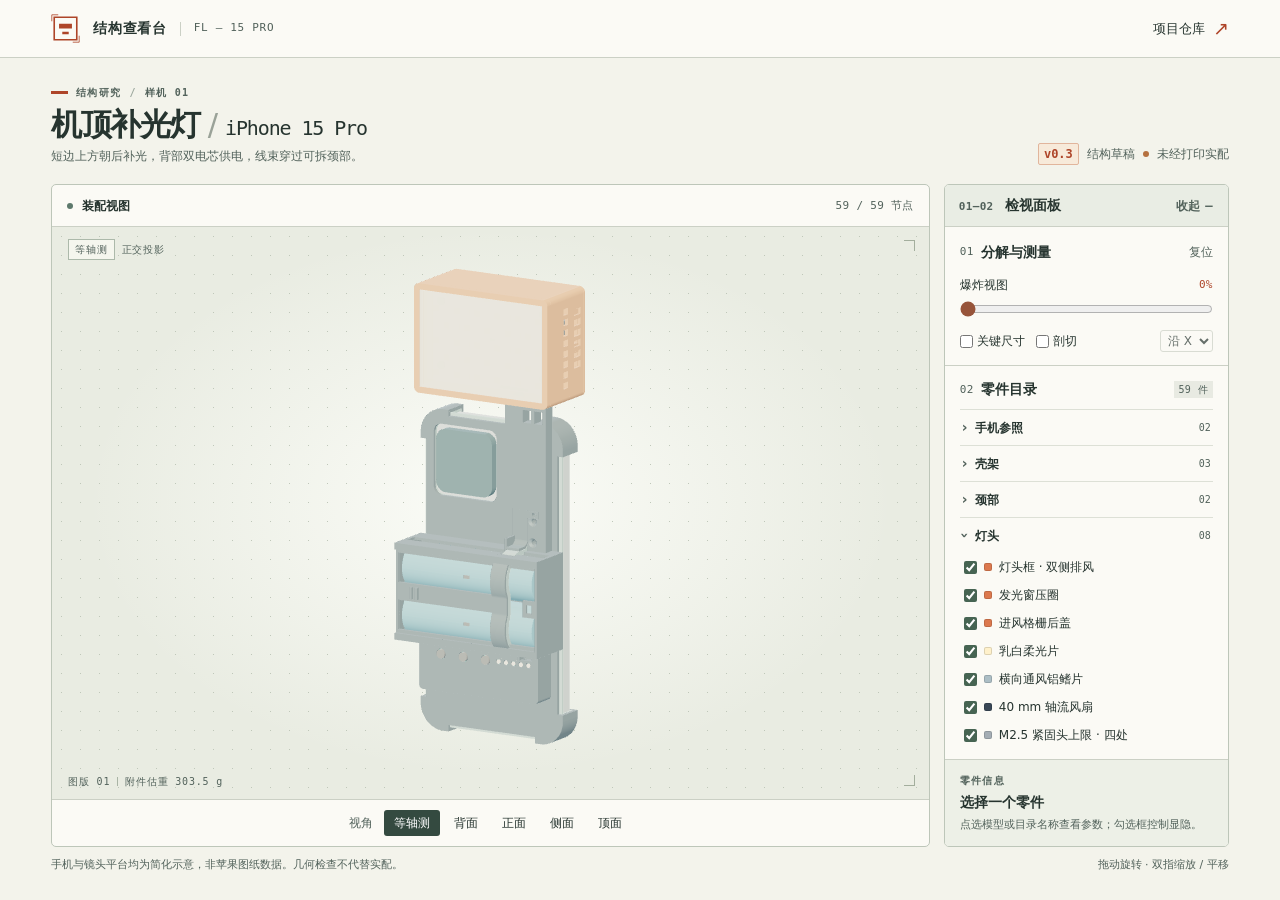
==== web/index.html @ 126a67e4 "结构数模 v0.3、三维查看页与 PCB 设计输入（三块板 DXF） 给 PCB 画图工程师的结构输入，以及整机三维数模：  - docs/PCB设计输入.md：入口文档，含三块板概况、接口 1 脚坐" ====
<!doctype html>
<html lang="zh-CN">
<head>
<meta charset="utf-8"><meta name="viewport" content="width=device-width,initial-scale=1">
<meta name="theme-color" content="#f5f4ee"><title>机顶补光灯 · 结构查看台</title>
<link rel="icon" href="data:,"><link rel="stylesheet" href="./style.css">
<script type="importmap">{"imports":{"three":"./vendor/three.module.js"}}</script>
</head>
<body>
<header class="mast">
  <div class="identity"><svg class="mark" viewBox="0 0 36 36" aria-hidden="true"><path d="M4 4h28v28H4z" fill="none" stroke="currentColor" stroke-width="2"/><path d="M10 12h16v6H10zM14 22h8v3h-8z" fill="currentColor"/><path d="M1 9V1h8m18 34h8v-8" fill="none" stroke="currentColor"/></svg><span>结构查看台</span><i></i><span class="project-id">FL — 15 PRO</span></div>
  <a href="https://github.com/jodancain/fill-light-15pro" target="_blank" rel="noopener noreferrer" class="repo">项目仓库 <span aria-hidden="true">↗</span></a>
</header>
<main>
  <section class="intro">
    <div><div class="eyebrow"><i></i> 结构研究 <b>/</b> 样机 01</div><h1>机顶补光灯<span> / </span><small>iPhone 15 Pro</small></h1><p>短边上方朝后补光，背部双电芯供电，线束穿过可拆颈部。</p></div>
    <div class="revision"><span>v0.3</span> 结构草稿 <i></i> 未经打印实配</div>
  </section>
  <div class="workbench">
    <section class="viewport" aria-label="三维装配视图">
      <div class="viewbar"><div><span class="live-dot"></span><strong>装配视图</strong></div><span class="mono" id="vis-count">— / —</span></div>
      <div id="stage">
        <canvas id="canvas" tabindex="0" aria-label="三维模型：拖动旋转，滚轮或双指缩放，右键或双指平移"></canvas>
        <svg id="annotations" aria-hidden="true"></svg>
        <div class="stage-legend"><span id="view-title">等轴测</span><span id="projection">正交投影</span></div>
        <div class="registration reg-a"></div><div class="registration reg-b"></div>
        <div id="status" role="status">正在载入结构模型…</div>
        <div class="plate"><span>图版 01</span><i></i><span id="weight">装配研究</span></div>
        <div id="picked" hidden></div>
      </div>
      <nav id="views" aria-label="预设视角"><span class="tool-label">视角</span>
        <button data-view="iso" aria-pressed="true">等轴测</button><button data-view="back">背面</button><button data-view="front">正面</button><button data-view="side">侧面</button><button data-view="top">顶面</button>
      </nav>
    </section>
    <aside class="panel" id="panel">
      <button class="panel-head" id="panel-toggle" aria-controls="panel-body" aria-expanded="true"><span><span class="sect-no">01—02</span> 检视面板</span><span class="fold">收起 −</span></button>
      <div id="panel-body">
        <section class="tools"><div class="section-title"><span class="sect-no">01</span><h2>分解与测量</h2><button id="reset">复位</button></div>
          <label class="range-label" for="explode">爆炸视图 <output id="explode-val" for="explode">0%</output></label>
          <input id="explode" type="range" min="0" max="100" step="1" value="0">
          <div class="switches"><label><input id="dims" type="checkbox"> 关键尺寸</label><label><input id="clip" type="checkbox"> 剖切</label>
          <select aria-label="剖切轴" id="axis" disabled><option value="x">沿 X</option><option value="y">沿 Y</option></select></div>
          <div id="slice" hidden><label class="range-label" for="cut-pos">剖切位置 <output id="cut-val">— mm</output></label><input id="cut-pos" type="range" step=".1"></div>
        </section>
        <section class="inventory"><div class="section-title"><span class="sect-no">02</span><h2>零件目录</h2><span id="part-count" class="count">—</span></div>
          <div id="groups"></div>
        </section>
        <section id="detail" aria-live="polite"><div class="eyebrow">零件信息</div><strong>选择一个零件</strong><p>点选模型或目录名称查看参数；勾选框控制显隐。</p></section>
      </div>
    </aside>
  </div>
  <footer><span>手机与镜头平台均为简化示意，非苹果图纸数据。几何检查不代替实配。</span><span>拖动旋转 · 双指缩放 / 平移</span></footer>
</main>
<script type="module" src="./app.js"></script>
</body></html>
---- web/style.css ----
:root{color-scheme:light;--ink:#26342f;--sub:#52625b;--line:#cbd0c5;--accent:#ae4529;--paper:#fbfaf5;--mono:ui-monospace,SFMono-Regular,Consolas,monospace}*{box-sizing:border-box}body{margin:0;background:#f3f3eb;color:var(--ink);font:14px/1.5 system-ui,-apple-system,"PingFang SC","Microsoft YaHei",sans-serif}button,select,input{font:inherit}button,select{color:inherit;cursor:pointer}button{border:0;background:none}button:focus-visible,summary:focus-visible,a:focus-visible,input:focus-visible,select:focus-visible,canvas:focus-visible{outline:2px solid var(--accent);outline-offset:2px}button:disabled{opacity:.5;cursor:default}.mast{height:58px;padding:0 clamp(16px,4vw,72px);border-bottom:1px solid var(--line);display:flex;align-items:center;justify-content:space-between;background:var(--paper)}.identity,.repo,.eyebrow,.revision,.panel-head,.section-title,.stage-legend,.viewbar,.range-label,footer,.plate,.viewbar>div{display:flex;align-items:center}.identity{gap:13px;font-weight:650;letter-spacing:.05em}.identity i,.plate i{width:1px;height:14px;background:var(--line)}.mark{width:29px;color:var(--accent)}.project-id,.mono,.sect-no,.count,output,.plate,.stage-legend,.eyebrow,.revision span{font-family:var(--mono)}.project-id{font-size:11px;color:var(--sub);font-weight:500}.repo{text-decoration:none;color:var(--ink);gap:8px;font-size:13px}.repo span{color:var(--accent);font-size:19px}.repo:hover,.panel-head:hover .fold,#reset:hover{color:var(--accent)}
main{max-width:1610px;margin:auto;padding:0 clamp(16px,4vw,72px) 16px}.intro{display:flex;justify-content:space-between;align-items:flex-end;gap:16px;padding:clamp(17px,3vh,37px) 0 19px}.eyebrow{color:var(--sub);font-size:10px;letter-spacing:.13em;font-weight:620;gap:8px}.eyebrow i{display:inline-block;width:17px;height:3px;background:var(--accent)}.eyebrow b{color:#9ba79d}.intro h1{margin:5px 0 2px;font-size:clamp(25px,2.4vw,38px);line-height:1.25;letter-spacing:-.045em;font-weight:680}.intro h1 span{font-weight:300;color:#9aa298}.intro small{font:450 .65em var(--mono);letter-spacing:-.055em}.intro p,footer{color:var(--sub);font-size:12px}.intro p{margin:4px 0 0}.revision{font-size:12px;gap:8px;white-space:nowrap;color:var(--sub)}.revision span{font-weight:bold;color:var(--accent);border:1px solid #e1b59c;border-radius:2px;background:#f7eada;padding:1px 5px}.revision i,.live-dot{width:6px;height:6px;border-radius:50%;background:#b57140}
.workbench{display:grid;grid-template-columns:minmax(0,1fr) minmax(285px,22vw);gap:14px;align-items:start}.viewport,.panel{min-width:0;background:var(--paper);border:1px solid #bdc6b9;border-radius:5px;overflow:hidden}.viewport{display:grid;grid-template-rows:42px minmax(0,1fr) auto;height:clamp(480px,calc(100dvh - 237px),940px)}.viewbar{padding:0 15px;justify-content:space-between;border-bottom:1px solid var(--line)}.viewbar>div{gap:9px}.viewbar strong,.range-label,.tool-label{font-size:12px}.live-dot{background:#5d796c}.mono,.sect-no,.count,output{font-size:11px;letter-spacing:.03em}.mono,.sect-no,.count{color:var(--sub)}
#stage{position:relative;min-height:0;isolation:isolate;background-color:#e9ece2;background-image:radial-gradient(#bfc7b9 .8px,transparent .9px),radial-gradient(ellipse at 50% 48%,#fbfcf7,transparent 65%);background-size:19px 19px,100% 100%}#canvas,#annotations{position:absolute;inset:0;width:100%;height:100%;display:block}#canvas{touch-action:none;cursor:grab}#canvas:active{cursor:grabbing}#annotations,.registration,.stage-legend,.plate{pointer-events:none}#annotations{overflow:hidden}.stage-legend,.plate{position:absolute;gap:7px;z-index:2;color:var(--sub);font-size:10px;letter-spacing:.08em}.stage-legend{left:16px;top:12px}.stage-legend span:first-child{padding:2px 6px;border:1px solid #acb9aa;background:#f5f6ee}.plate{bottom:10px;left:16px}.plate i{height:9px;background:#a9b4a5}.registration{position:absolute;width:11px;height:11px;border:solid #a3ae9d}.reg-a{top:13px;right:14px;border-width:1px 1px 0 0}.reg-b{bottom:13px;right:14px;border-width:0 1px 1px 0}#status{position:absolute;inset:auto 10% 43%;background:var(--paper);border:1px solid var(--line);padding:12px 16px;text-align:center;font-size:13px;border-radius:3px}#views{display:flex;gap:4px;align-items:center;justify-content:center;flex-wrap:wrap;padding:10px 5px;border-top:1px solid var(--line)}#views button,.switches select{border-radius:3px;padding:4px 10px;font-size:12px}.tool-label{color:var(--sub);margin-right:7px}#views button:hover{background:#e9ede4}#views button[aria-pressed=true]{color:#fff;background:#344a40}.panel-head{width:100%;height:42px;padding:0 14px;justify-content:space-between;background:#e9ede4;border-bottom:1px solid var(--line);text-align:left;font-weight:640}.panel-head .sect-no{margin-right:7px}.fold,#reset{font-size:12px;color:var(--sub)}#panel-body{display:flex;flex-direction:column;height:clamp(436px,calc(100dvh - 281px),896px)}[hidden],#panel-body[hidden]{display:none!important}.tools,.inventory,#detail{padding:13px 15px}.section-title{gap:7px}.section-title h2{font-size:14px;margin:0;font-weight:650}.section-title #reset,.count,.range-label output{margin-left:auto}#reset{padding:3px 0}.range-label{margin-top:12px}.range-label output{color:var(--accent)}input[type=range]{width:100%;margin:6px 0 2px;accent-color:#97543a;height:18px;cursor:pointer}.switches{display:flex;align-items:center;gap:11px;font-size:12px;margin-top:6px}.switches label{display:flex;align-items:center;gap:4px}.switches input,.vis{accent-color:#466452;margin:0}.switches select{margin-left:auto;border:1px solid var(--line);background:var(--paper);padding:2px 3px}.inventory{border-top:1px solid var(--line);flex:1;min-height:100px;display:flex;flex-direction:column;padding-bottom:6px}.count{font-size:10px;background:#e8eae2;padding:1px 5px}#groups{overflow:auto;overscroll-behavior:contain;margin-top:9px;scrollbar-width:thin}details{border-top:1px solid #dde0d6}summary{cursor:pointer;list-style:none;display:flex;align-items:center;gap:7px;padding:7px 2px;font-size:12px;font-weight:630}summary::-webkit-details-marker{display:none}summary:before{content:'›';color:var(--sub);font-size:14px}details[open]>summary:before{transform:rotate(90deg)}summary span{font:10px var(--mono);margin-left:auto;color:var(--sub)}.part{display:flex;align-items:center;gap:7px;padding:0 4px;border-radius:3px}.part.active{background:#f4e6d4}.part button{flex:1;text-align:left;font-size:12px;padding:5px 0;overflow-wrap:anywhere}.part button:hover{color:var(--accent)}.swatch{width:8px;height:8px;border-radius:2px;border:1px solid #0002}.vis{width:13px;height:13px;cursor:pointer}#detail{background:#edf0e7;border-top:1px solid var(--line)}#detail strong{display:block;font-size:14px;margin:4px 0}#detail p{margin:4px 0 0;font-size:11px;color:var(--sub)}#detail dl{display:grid;grid-template-columns:37px 1fr;margin:4px 0;font-size:11px;gap:2px 6px}#detail dt{color:var(--sub)}#detail dd{margin:0;font-family:var(--mono)}footer{align-items:flex-start;justify-content:space-between;gap:12px;margin-top:10px;font-size:11px}
@media(max-width:760px){main{padding:0 12px 15px}.mast{height:46px;padding:0 13px}.intro{align-items:flex-start;flex-direction:column;gap:6px;padding:14px 0 11px}.intro h1{margin:2px 0}.intro p{font-size:11px}.revision{font-size:10px}.workbench{grid-template-columns:minmax(0,1fr);gap:9px}.viewport{height:clamp(355px,58dvh,660px);grid-template-rows:34px minmax(0,1fr) auto}.viewbar{padding:0 10px}#views{padding:7px 2px;gap:2px}#views button{padding:4px 8px}.panel-head{height:39px}#panel-body{height:auto}.inventory{max-height:330px;min-height:140px}.stage-legend{left:11px;top:8px}.plate{left:11px;bottom:7px}footer{flex-direction:column;gap:3px}}@media(prefers-reduced-motion:reduce){*{scroll-behavior:auto}}

#picked{display:none}@media(max-width:760px){#picked:not([hidden]){display:block;position:absolute;bottom:25px;left:10px;right:10px;pointer-events:none;font-size:11px;line-height:1.45;color:#3a4339;background:#fbf9eef0;border-left:3px solid var(--accent);padding:5px 8px;overflow-wrap:anywhere}}
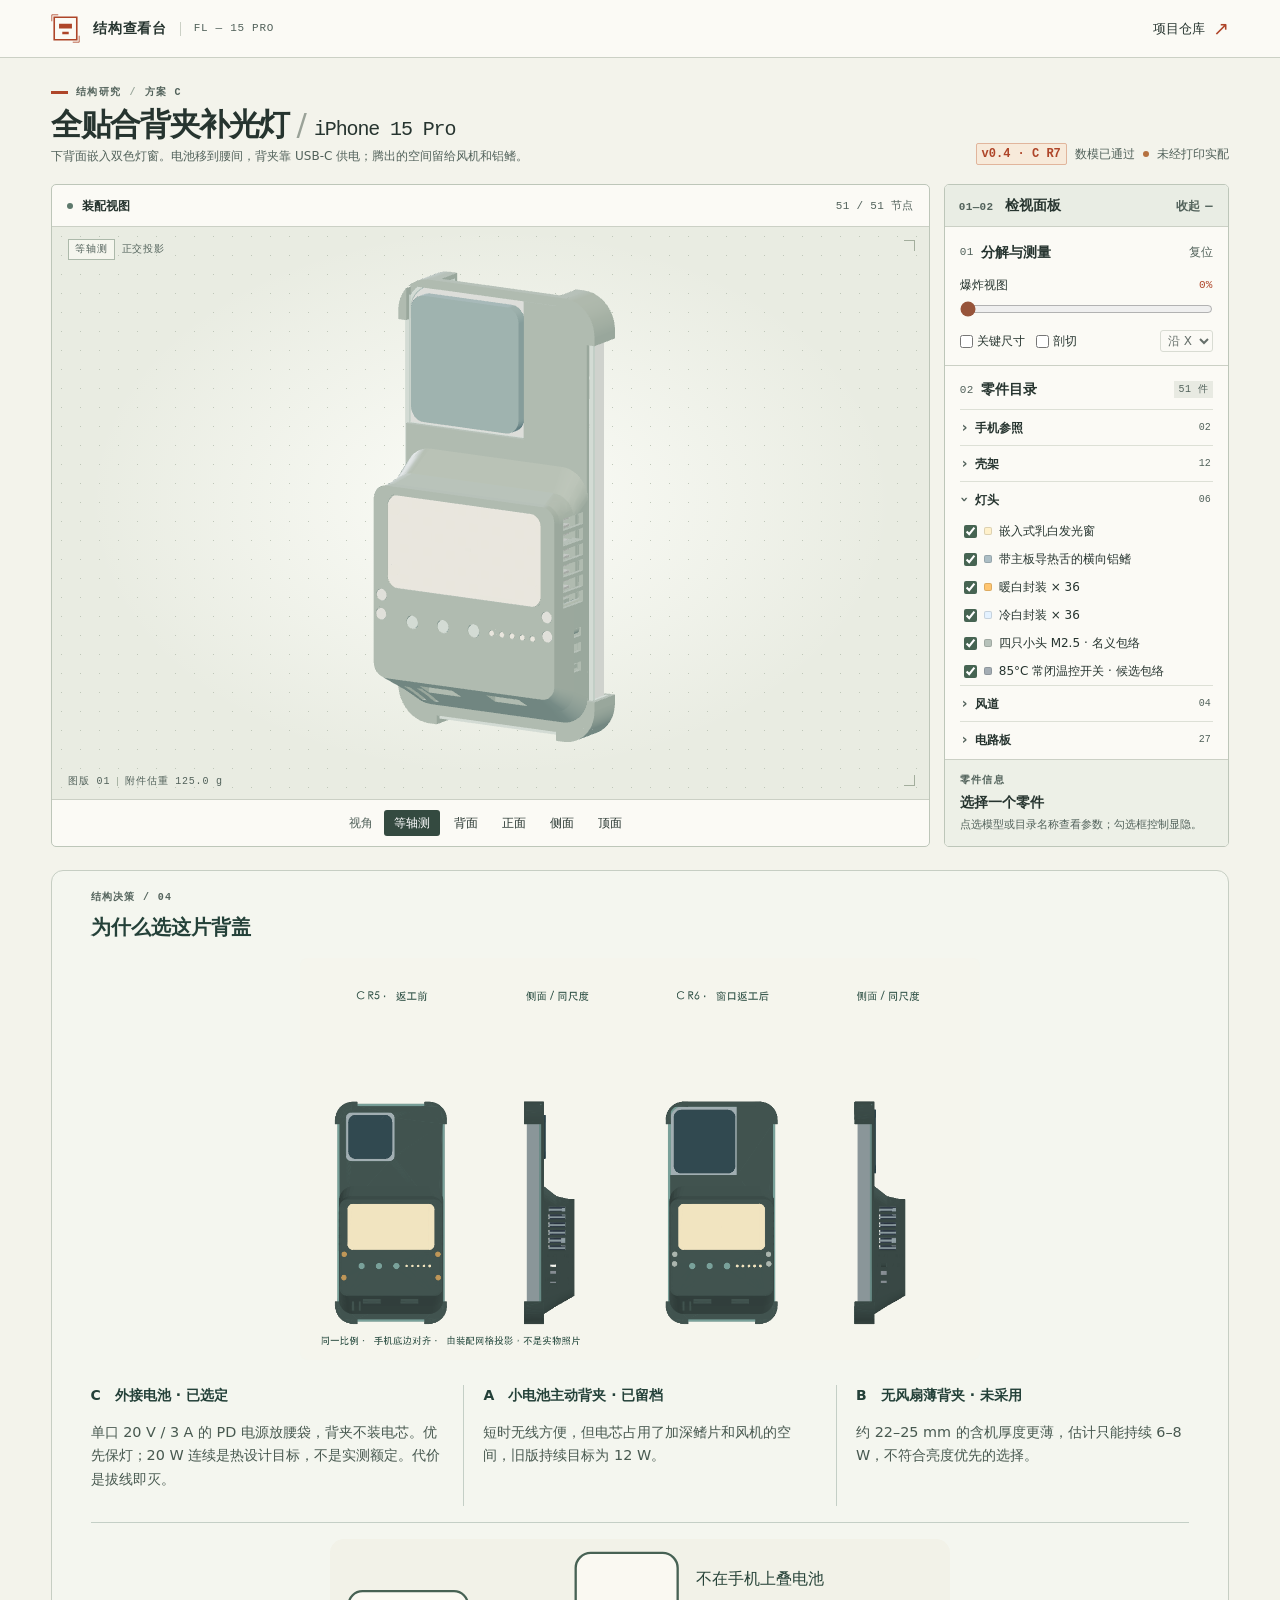
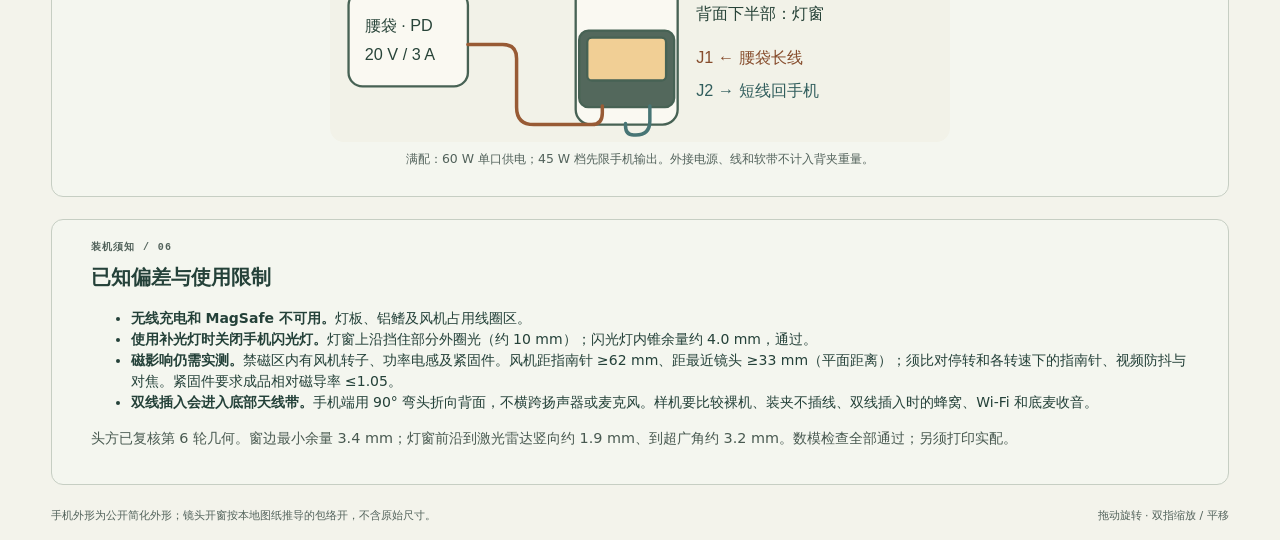
==== commit 0c12a881: "结构数模 v0.4（方案 C：外接 PD 电源，背夹不装电池） - 供电：背夹不装电芯，由腰包里的 USB-C PD 充电宝经主板 J1 供电（5/15/20 V 档，满配 20 V/3 A）；J2 " ====
--- a/web/index.html
+++ b/web/index.html
@@ -2,8 +2,8 @@
 <html lang="zh-CN">
 <head>
 <meta charset="utf-8"><meta name="viewport" content="width=device-width,initial-scale=1">
-<meta name="theme-color" content="#f5f4ee"><title>机顶补光灯 · 结构查看台</title>
-<link rel="icon" href="data:,"><link rel="stylesheet" href="./style.css">
+<meta name="theme-color" content="#f5f4ee"><title>全贴合背夹补光灯 · 结构查看台</title>
+<link rel="icon" href="data:,"><link rel="stylesheet" href="./style.css?v=C-r7">
 <script type="importmap">{"imports":{"three":"./vendor/three.module.js"}}</script>
 </head>
 <body>
@@ -13,8 +13,8 @@
 </header>
 <main>
   <section class="intro">
-    <div><div class="eyebrow"><i></i> 结构研究 <b>/</b> 样机 01</div><h1>机顶补光灯<span> / </span><small>iPhone 15 Pro</small></h1><p>短边上方朝后补光，背部双电芯供电，线束穿过可拆颈部。</p></div>
-    <div class="revision"><span>v0.3</span> 结构草稿 <i></i> 未经打印实配</div>
+    <div><div class="eyebrow"><i></i> 结构研究 <b>/</b> 方案 C</div><h1>全贴合背夹补光灯<span> / </span><small>iPhone 15 Pro</small></h1><p>下背面嵌入双色灯窗。电池移到腰间，背夹靠 USB-C 供电；腾出的空间留给风机和铝鳍。</p></div>
+    <div class="revision"><span>v0.4 · C R7</span> 数模已通过 <i></i> 未经打印实配</div>
   </section>
   <div class="workbench">
     <section class="viewport" aria-label="三维装配视图">
@@ -49,7 +49,15 @@
       </div>
     </aside>
   </div>
-  <footer><span>手机与镜头平台均为简化示意，非苹果图纸数据。几何检查不代替实配。</span><span>拖动旋转 · 双指缩放 / 平移</span></footer>
+  <section class="options" aria-labelledby="option-title"><div class="eyebrow">结构决策 / 04</div><h2 id="option-title">为什么选这片背盖</h2><figure class="compare-image"><img src="./models/comparison.png?v=C-r7" loading="lazy" alt="同尺度背视及侧视：左为第 5 轮，右为开窗和螺钉已修订的第 6 轮。"></figure><div class="options-grid"><article><b>C　外接电池 · 已选定</b><p>单口 20 V / 3 A 的 PD 电源放腰袋，背夹不装电芯。优先保灯；20 W 连续是热设计目标，不是实测额定。代价是拔线即灭。</p></article><article><b>A　小电池主动背夹 · 已留档</b><p>短时无线方便，但电芯占用了加深鳍片和风机的空间，旧版持续目标为 12 W。</p></article><article><b>B　无风扇薄背夹 · 未采用</b><p>约 22–25 mm 的含机厚度更薄，估计只能持续 6–8 W，不符合亮度优先的选择。</p></article></div>
+    <figure class="power-route"><img loading="lazy" src="./models/power-route.svg?v=C-r7" alt="腰袋中的 PD 电源经长线接背夹输入，背夹输出经另一根短线给手机。"><figcaption>满配：60 W 单口供电；45 W 档先限手机输出。外接电源、线和软带不计入背夹重量。</figcaption></figure></section>
+  <section class="options" aria-labelledby="use-limits"><div class="eyebrow">装机须知 / 06</div><h2 id="use-limits">已知偏差与使用限制</h2><ul>
+    <li><strong>无线充电和 MagSafe 不可用。</strong>灯板、铝鳍及风机占用线圈区。</li>
+    <li><strong>使用补光灯时关闭手机闪光灯。</strong>灯窗上沿挡住部分外圈光（约 10 mm）；闪光灯内锥余量约 4.0 mm，通过。</li>
+    <li><strong>磁影响仍需实测。</strong>禁磁区内有风机转子、功率电感及紧固件。风机距指南针 ≥62 mm、距最近镜头 ≥33 mm（平面距离）；须比对停转和各转速下的指南针、视频防抖与对焦。紧固件要求成品相对磁导率 ≤1.05。</li>
+    <li><strong>双线插入会进入底部天线带。</strong>手机端用 90° 弯头折向背面，不横跨扬声器或麦克风。样机要比较裸机、装夹不插线、双线插入时的蜂窝、Wi-Fi 和底麦收音。</li>
+  </ul><p>头方已复核第 6 轮几何。窗边最小余量 3.4 mm；灯窗前沿到激光雷达竖向约 1.9 mm、到超广角约 3.2 mm。数模检查全部通过；另须打印实配。</p></section>
+  <footer><span>手机外形为公开简化外形；镜头开窗按本地图纸推导的包络开，不含原始尺寸。</span><span>拖动旋转 · 双指缩放 / 平移</span></footer>
 </main>
-<script type="module" src="./app.js"></script>
+<script type="module" src="./app.js?v=C-r7"></script>
 </body></html>
--- a/web/style.css
+++ b/web/style.css
@@ -5,3 +5,7 @@
 @media(max-width:760px){main{padding:0 12px 15px}.mast{height:46px;padding:0 13px}.intro{align-items:flex-start;flex-direction:column;gap:6px;padding:14px 0 11px}.intro h1{margin:2px 0}.intro p{font-size:11px}.revision{font-size:10px}.workbench{grid-template-columns:minmax(0,1fr);gap:9px}.viewport{height:clamp(355px,58dvh,660px);grid-template-rows:34px minmax(0,1fr) auto}.viewbar{padding:0 10px}#views{padding:7px 2px;gap:2px}#views button{padding:4px 8px}.panel-head{height:39px}#panel-body{height:auto}.inventory{max-height:330px;min-height:140px}.stage-legend{left:11px;top:8px}.plate{left:11px;bottom:7px}footer{flex-direction:column;gap:3px}}@media(prefers-reduced-motion:reduce){*{scroll-behavior:auto}}
 
 #picked{display:none}@media(max-width:760px){#picked:not([hidden]){display:block;position:absolute;bottom:25px;left:10px;right:10px;pointer-events:none;font-size:11px;line-height:1.45;color:#3a4339;background:#fbf9eef0;border-left:3px solid var(--accent);padding:5px 8px;overflow-wrap:anywhere}}
+.options{margin:1.4rem 0;padding:1.2rem clamp(1rem,3vw,2.4rem);border:1px solid #c6cec3;border-radius:12px;background:#f4f6ef;color:#244139}.options h2{margin:.45rem 0 1rem;font-size:1.25rem}.options-grid{display:grid;grid-template-columns:repeat(3,minmax(0,1fr));gap:1.2rem}.options p{line-height:1.65;font-size:.9rem;color:#485950}.options article+article{border-left:1px solid #c4cfc6;padding-left:1.2rem}@media(max-width:700px){.options-grid{grid-template-columns:1fr;gap:.5rem}.options article+article{border-left:0;border-top:1px solid #c4cfc6;padding:.7rem 0 0}}
+
+.compare-image{margin:.6rem 0 1.2rem;text-align:center}.compare-image img{width:min(100%,680px);height:auto;border-radius:8px}
+.power-route{margin:1rem 0 0;padding:1rem 0 0;border-top:1px solid #c4cfc6;text-align:center}.power-route img{display:block;width:min(100%,620px);height:auto;margin:auto}.power-route figcaption{font-size:.78rem;margin:.5rem;color:var(--sub)}
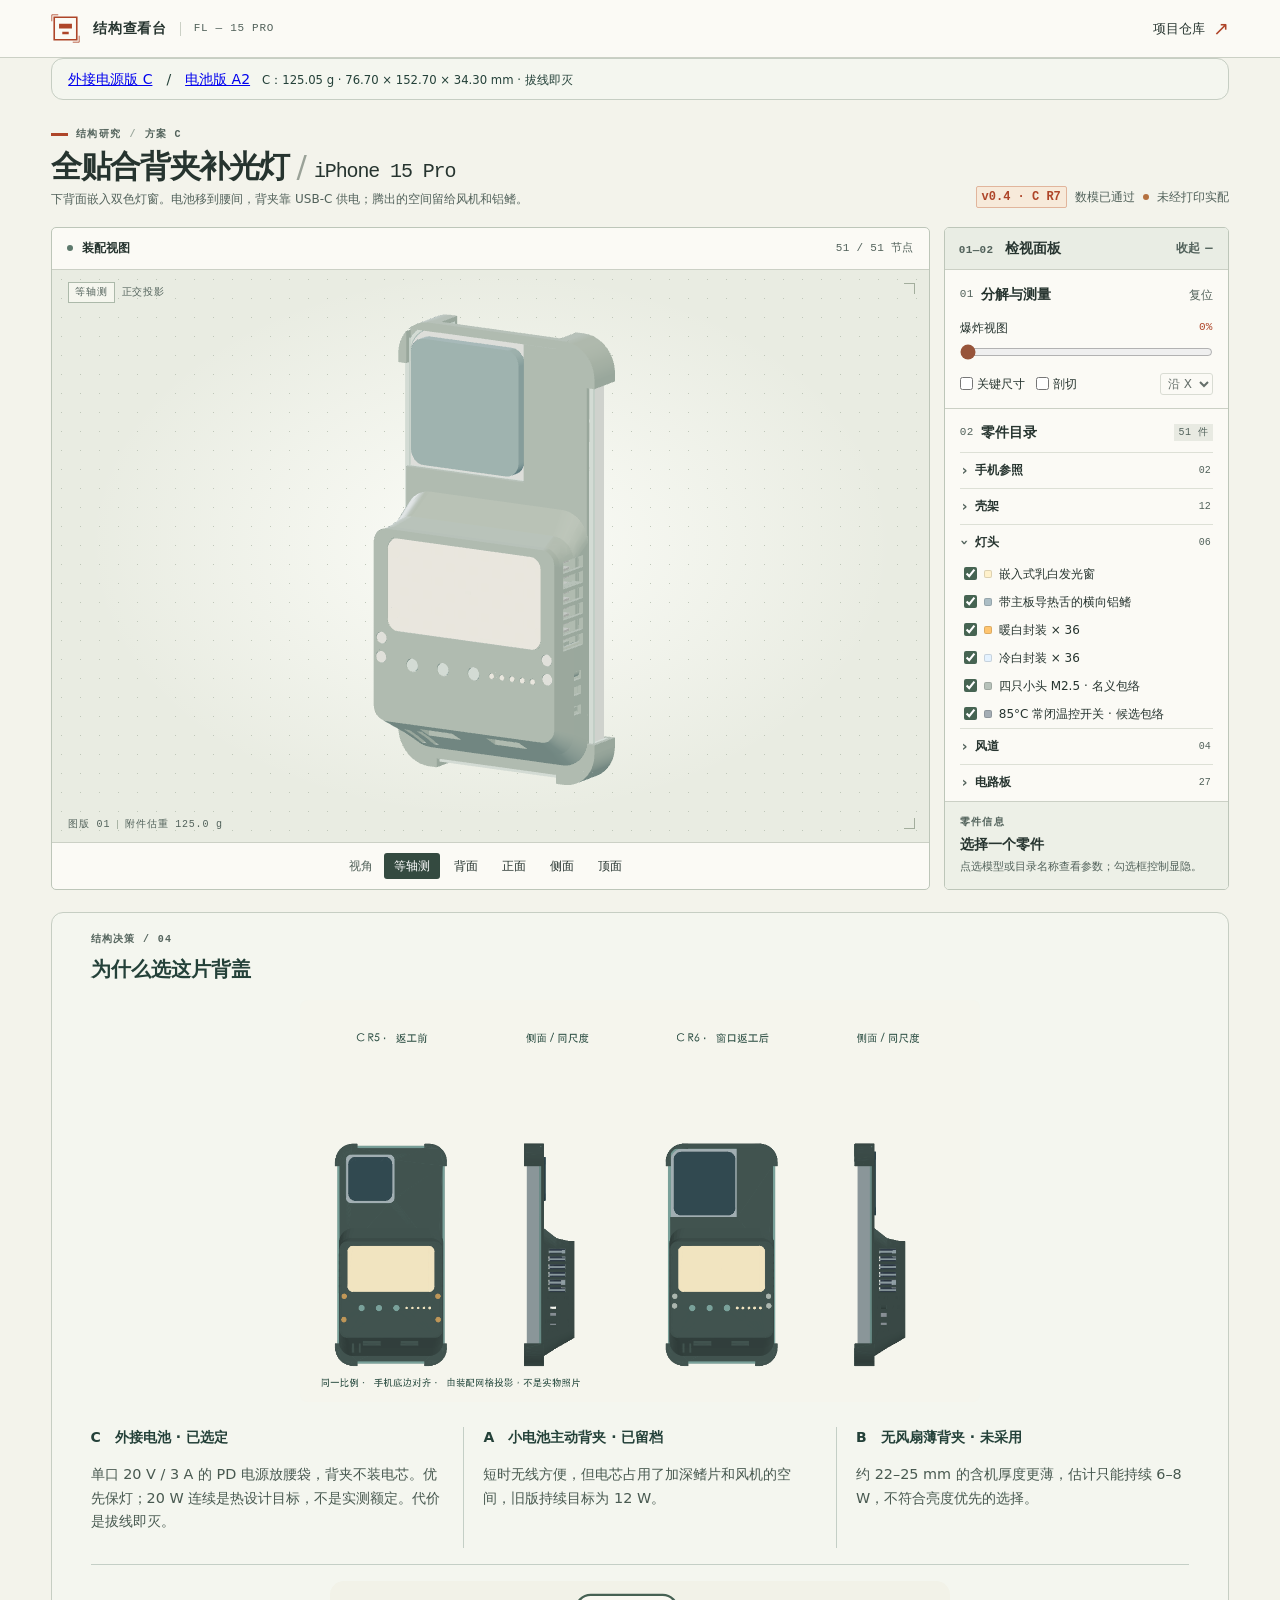
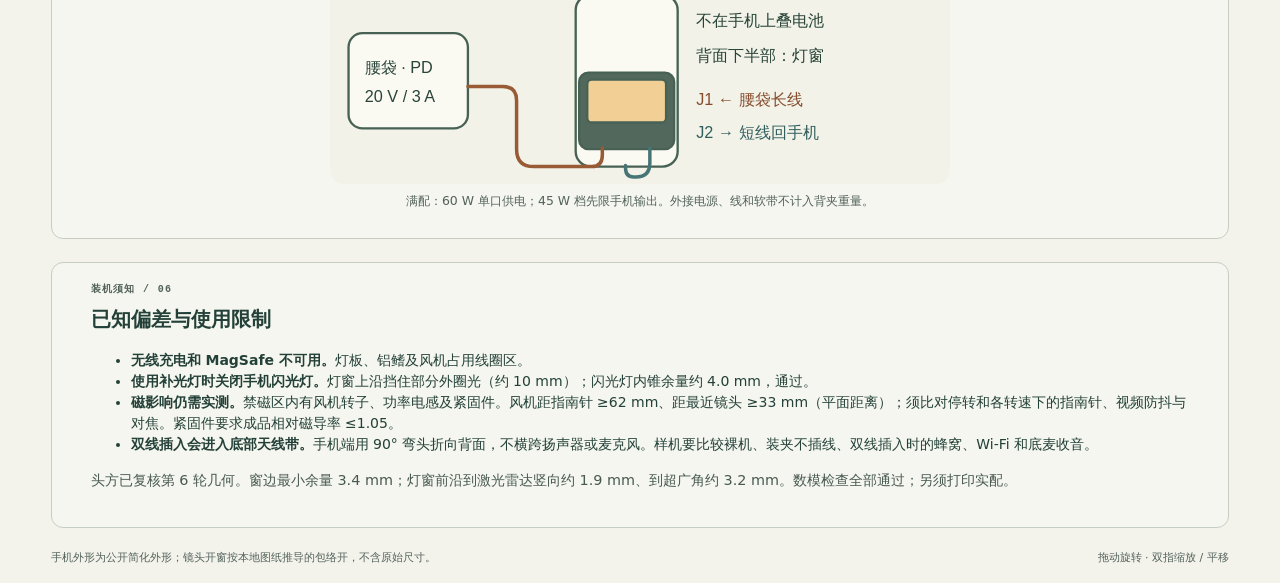
==== commit 3e616046: "电池版全贴合背夹 A2 与接口 pcb_interface_battery.json 需求方要求外接电源版和电池版两种都做。外接电源版 C 冻结不变（逐件哈希一致）。  - 电池版 A2：尾部加高的尾" ====
--- a/web/index.html
+++ b/web/index.html
@@ -12,6 +12,7 @@
   <a href="https://github.com/jodancain/fill-light-15pro" target="_blank" rel="noopener noreferrer" class="repo">项目仓库 <span aria-hidden="true">↗</span></a>
 </header>
 <main>
+  <!-- 变体导航 --><nav class="options" aria-label="电源版本" style="margin:0;padding:.6rem 1rem"><a href="./index.html?v=C-r7" aria-current="page">外接电源版 C</a>　/　<a href="./battery.html?v=A2-r1">电池版 A2</a><small>　C：125.05 g · 76.70 × 152.70 × 34.30 mm · 拔线即灭</small></nav><!-- /变体导航 -->
   <section class="intro">
     <div><div class="eyebrow"><i></i> 结构研究 <b>/</b> 方案 C</div><h1>全贴合背夹补光灯<span> / </span><small>iPhone 15 Pro</small></h1><p>下背面嵌入双色灯窗。电池移到腰间，背夹靠 USB-C 供电；腾出的空间留给风机和铝鳍。</p></div>
     <div class="revision"><span>v0.4 · C R7</span> 数模已通过 <i></i> 未经打印实配</div>
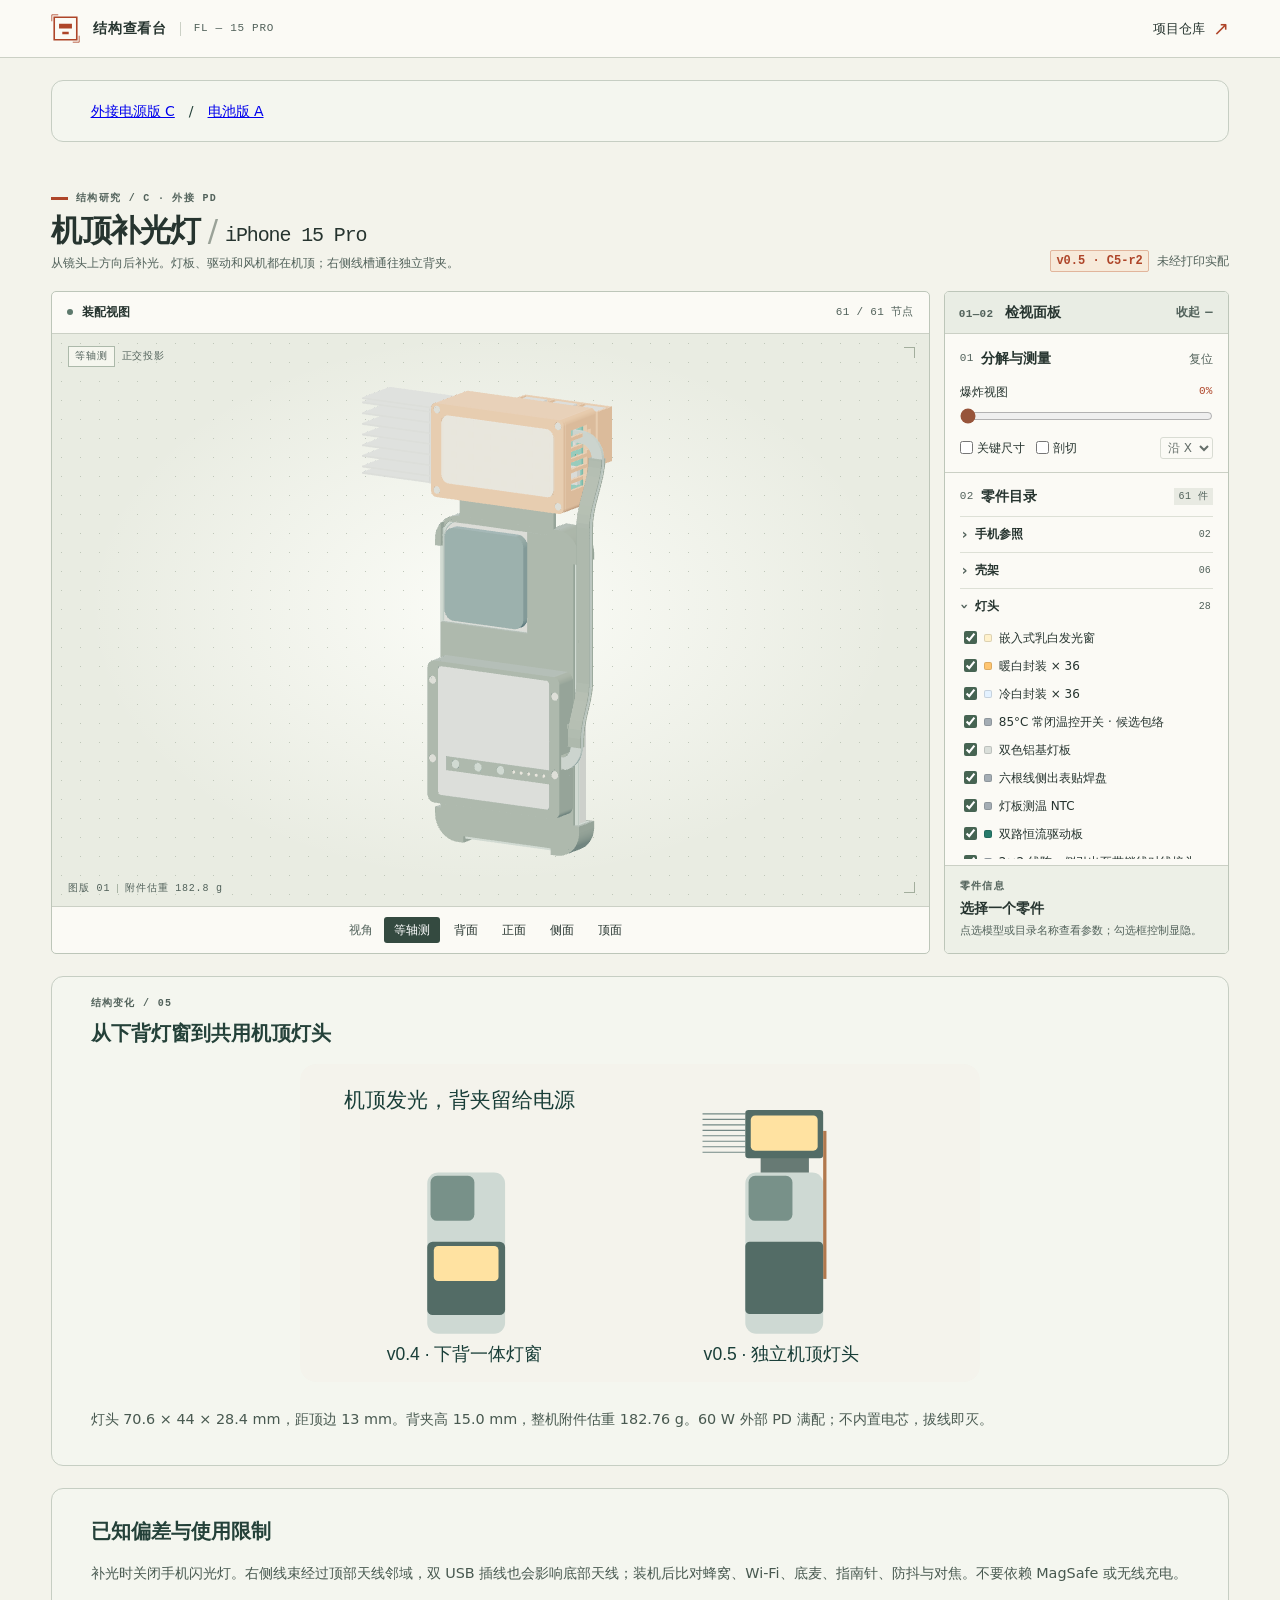
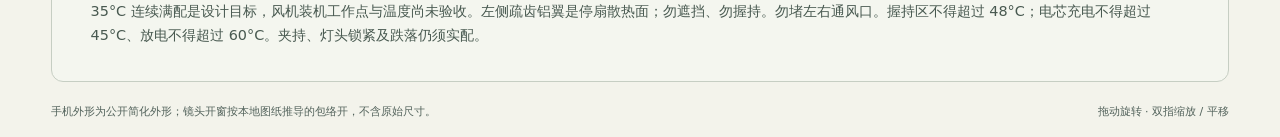
==== commit 8cb5faa8: "结构数模 v0.5：机顶灯头加背面全贴合背夹，两版共用灯头 需求方要求灯和主板、电池分开，灯放到手机顶部上方，外接电源版和电池版都改。  - 灯头：两版完全相同，离手机顶边 13 mm。   - 里面" ====
--- a/web/index.html
+++ b/web/index.html
@@ -3,7 +3,7 @@
 <head>
 <meta charset="utf-8"><meta name="viewport" content="width=device-width,initial-scale=1">
 <meta name="theme-color" content="#f5f4ee"><title>全贴合背夹补光灯 · 结构查看台</title>
-<link rel="icon" href="data:,"><link rel="stylesheet" href="./style.css?v=C-r7">
+<link rel="icon" href="data:,"><link rel="stylesheet" href="./style.css?v=C5-r2">
 <script type="importmap">{"imports":{"three":"./vendor/three.module.js"}}</script>
 </head>
 <body>
@@ -12,11 +12,8 @@
   <a href="https://github.com/jodancain/fill-light-15pro" target="_blank" rel="noopener noreferrer" class="repo">项目仓库 <span aria-hidden="true">↗</span></a>
 </header>
 <main>
-  <!-- 变体导航 --><nav class="options" aria-label="电源版本" style="margin:0;padding:.6rem 1rem"><a href="./index.html?v=C-r7" aria-current="page">外接电源版 C</a>　/　<a href="./battery.html?v=A2-r1">电池版 A2</a><small>　C：125.05 g · 76.70 × 152.70 × 34.30 mm · 拔线即灭</small></nav><!-- /变体导航 -->
-  <section class="intro">
-    <div><div class="eyebrow"><i></i> 结构研究 <b>/</b> 方案 C</div><h1>全贴合背夹补光灯<span> / </span><small>iPhone 15 Pro</small></h1><p>下背面嵌入双色灯窗。电池移到腰间，背夹靠 USB-C 供电；腾出的空间留给风机和铝鳍。</p></div>
-    <div class="revision"><span>v0.4 · C R7</span> 数模已通过 <i></i> 未经打印实配</div>
-  </section>
+  <nav class="options" aria-label="版本切换"><a href="./index.html?v=C5-r2">外接电源版 C</a>　/　<a href="./battery.html?v=A5-r2">电池版 A</a></nav>
+  <section class="intro"><div><div class="eyebrow"><i></i> 结构研究 / C · 外接 PD</div><h1>机顶补光灯<span> / </span><small>iPhone 15 Pro</small></h1><p>从镜头上方向后补光。灯板、驱动和风机都在机顶；右侧线槽通往独立背夹。</p></div><div class="revision"><span>v0.5 · C5-r2</span> 未经打印实配</div></section>
   <div class="workbench">
     <section class="viewport" aria-label="三维装配视图">
       <div class="viewbar"><div><span class="live-dot"></span><strong>装配视图</strong></div><span class="mono" id="vis-count">— / —</span></div>
@@ -50,15 +47,9 @@
       </div>
     </aside>
   </div>
-  <section class="options" aria-labelledby="option-title"><div class="eyebrow">结构决策 / 04</div><h2 id="option-title">为什么选这片背盖</h2><figure class="compare-image"><img src="./models/comparison.png?v=C-r7" loading="lazy" alt="同尺度背视及侧视：左为第 5 轮，右为开窗和螺钉已修订的第 6 轮。"></figure><div class="options-grid"><article><b>C　外接电池 · 已选定</b><p>单口 20 V / 3 A 的 PD 电源放腰袋，背夹不装电芯。优先保灯；20 W 连续是热设计目标，不是实测额定。代价是拔线即灭。</p></article><article><b>A　小电池主动背夹 · 已留档</b><p>短时无线方便，但电芯占用了加深鳍片和风机的空间，旧版持续目标为 12 W。</p></article><article><b>B　无风扇薄背夹 · 未采用</b><p>约 22–25 mm 的含机厚度更薄，估计只能持续 6–8 W，不符合亮度优先的选择。</p></article></div>
-    <figure class="power-route"><img loading="lazy" src="./models/power-route.svg?v=C-r7" alt="腰袋中的 PD 电源经长线接背夹输入，背夹输出经另一根短线给手机。"><figcaption>满配：60 W 单口供电；45 W 档先限手机输出。外接电源、线和软带不计入背夹重量。</figcaption></figure></section>
-  <section class="options" aria-labelledby="use-limits"><div class="eyebrow">装机须知 / 06</div><h2 id="use-limits">已知偏差与使用限制</h2><ul>
-    <li><strong>无线充电和 MagSafe 不可用。</strong>灯板、铝鳍及风机占用线圈区。</li>
-    <li><strong>使用补光灯时关闭手机闪光灯。</strong>灯窗上沿挡住部分外圈光（约 10 mm）；闪光灯内锥余量约 4.0 mm，通过。</li>
-    <li><strong>磁影响仍需实测。</strong>禁磁区内有风机转子、功率电感及紧固件。风机距指南针 ≥62 mm、距最近镜头 ≥33 mm（平面距离）；须比对停转和各转速下的指南针、视频防抖与对焦。紧固件要求成品相对磁导率 ≤1.05。</li>
-    <li><strong>双线插入会进入底部天线带。</strong>手机端用 90° 弯头折向背面，不横跨扬声器或麦克风。样机要比较裸机、装夹不插线、双线插入时的蜂窝、Wi-Fi 和底麦收音。</li>
-  </ul><p>头方已复核第 6 轮几何。窗边最小余量 3.4 mm；灯窗前沿到激光雷达竖向约 1.9 mm、到超广角约 3.2 mm。数模检查全部通过；另须打印实配。</p></section>
+  <section class="options"><div class="eyebrow">结构变化 / 05</div><h2>从下背灯窗到共用机顶灯头</h2><figure class="compare-image"><img src="./models/comparison05.svg?v=C5-r2" alt="同尺度示意：v0.4 灯窗在下背面，v0.5 在手机上方，右侧走线。"></figure><p>灯头 70.6 × 44 × 28.4 mm，距顶边 13 mm。背夹高 15.0 mm，整机附件估重 182.76 g。60 W 外部 PD 满配；不内置电芯，拔线即灭。</p></section>
+  <section class="options"><h2>已知偏差与使用限制</h2><p>补光时关闭手机闪光灯。右侧线束经过顶部天线邻域，双 USB 插线也会影响底部天线；装机后比对蜂窝、Wi-Fi、底麦、指南针、防抖与对焦。不要依赖 MagSafe 或无线充电。</p><p>35°C 连续满配是设计目标，风机装机工作点与温度尚未验收。左侧疏齿铝翼是停扇散热面；勿遮挡、勿握持。勿堵左右通风口。握持区不得超过 48°C；电芯充电不得超过 45°C、放电不得超过 60°C。夹持、灯头锁紧及跌落仍须实配。</p></section>
   <footer><span>手机外形为公开简化外形；镜头开窗按本地图纸推导的包络开，不含原始尺寸。</span><span>拖动旋转 · 双指缩放 / 平移</span></footer>
 </main>
-<script type="module" src="./app.js?v=C-r7"></script>
+<script type="module" src="./app.js?v=C5-r2"></script>
 </body></html>
